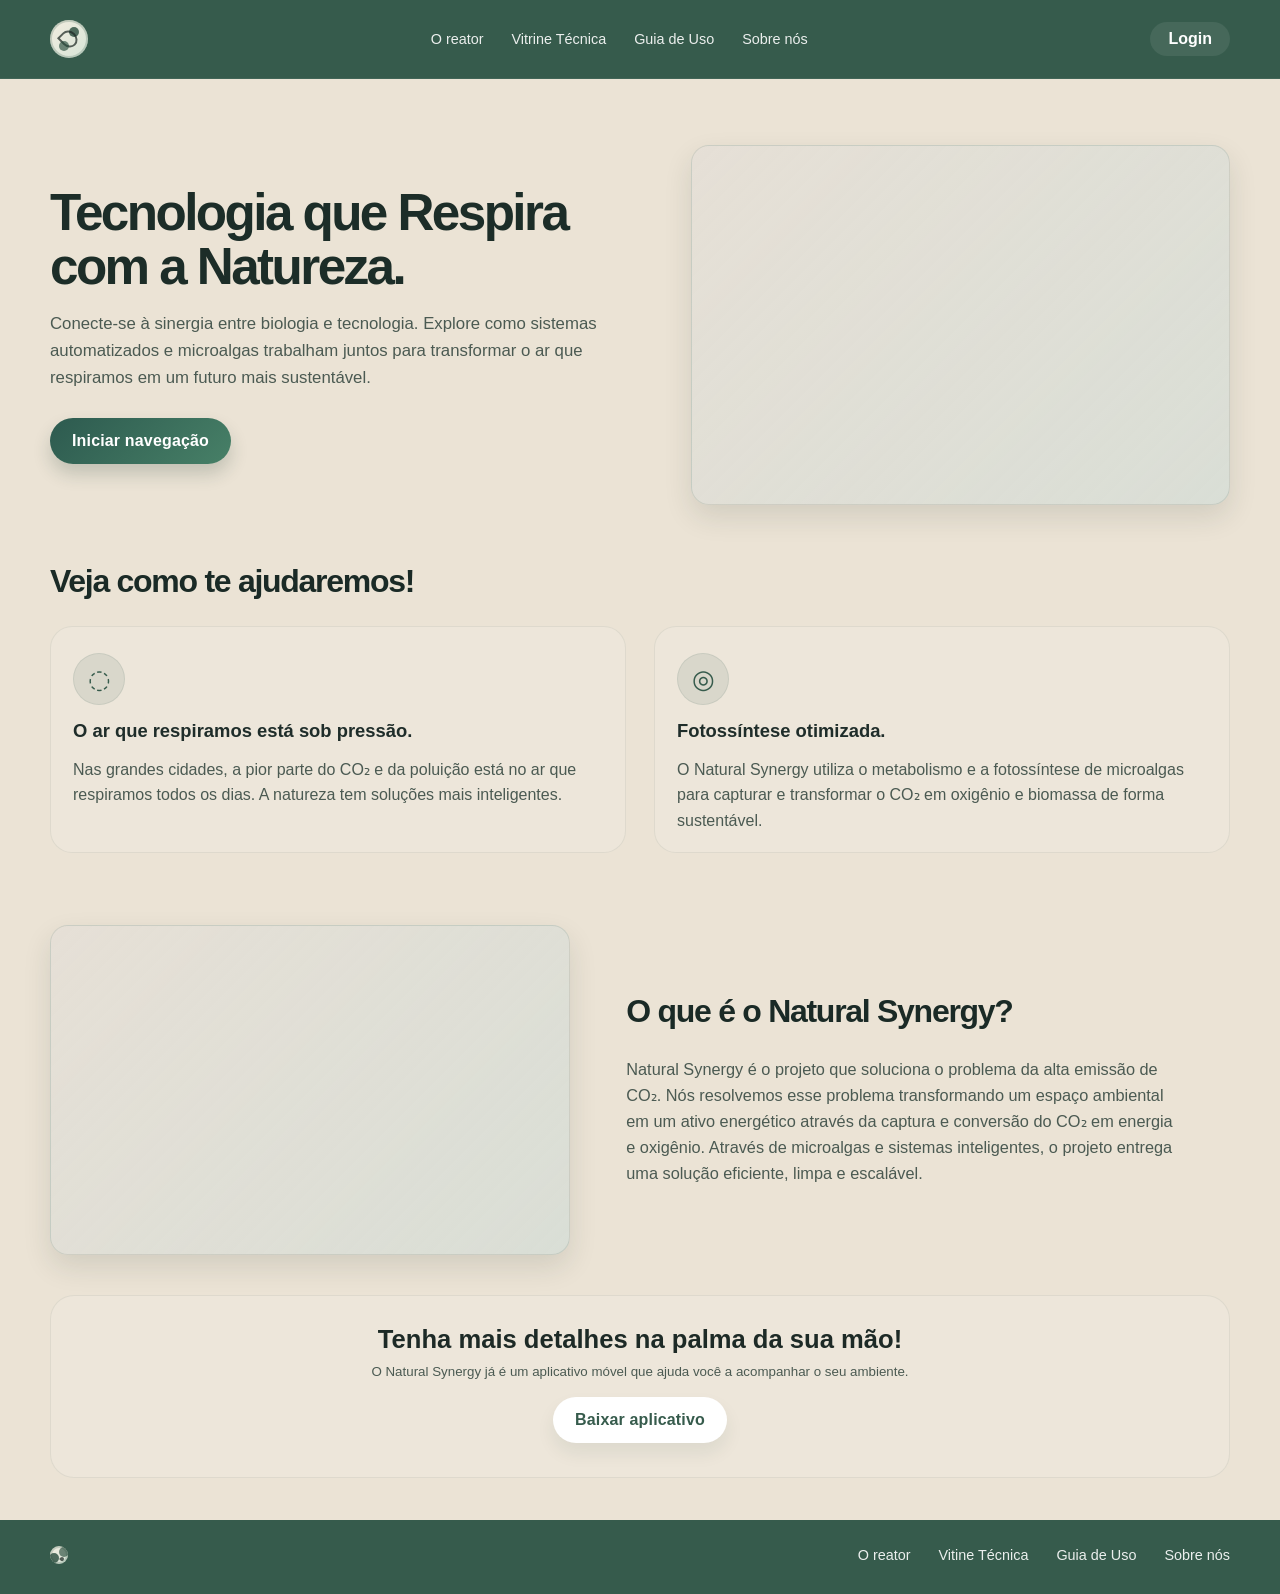
==== index.html @ a49ee5ea "coisas do site" ====
<!DOCTYPE html>
<html lang="pt-BR">
  <head>
    <meta charset="UTF-8" />
    <meta name="viewport" content="width=device-width, initial-scale=1.0" />
    <title>Natural Synergy | Tecnologia Inovadora</title>
    <meta
      name="description"
      content="Natural Synergy é uma tecnologia que respira com a natureza e oferece soluções inovadoras para um futuro mais sustentável."
    />
    <link rel="stylesheet" href="src/css/global.css" />
    <link rel="stylesheet" href="src/css/index.css" />
    <script src="src/js/main.js" defer></script>
  </head>
  <body>
    <header class="site-header">
      <div class="container header-inner">
        <div class="brand" aria-label="Natural Synergy logo">
          <div class="brand-mark">
            <span class="brand-mark-inner"></span>
          </div>
        </div>

        <nav class="main-nav" aria-label="Navegação principal">
          <a href="#">O reator</a>
          <a href="#">Vitrine Técnica</a>
          <a href="#">Guia de Uso</a>
          <a href="#">Sobre nós</a>
        </nav>

        <a href="#" class="header-login">Login</a>
      </div>
    </header>

    <main class="home-page">
      <section class="hero container">
        <div class="hero-copy">
          <h1>
            Tecnologia que Respira<br />
            com a Natureza.
          </h1>

          <p>
            Conecte-se à sinergia entre biologia e tecnologia. Explore como
            sistemas automatizados e microalgas trabalham juntos para transformar
            o ar que respiramos em um futuro mais sustentável.
          </p>

          <a href="#" class="btn btn-primary">Iniciar navegação</a>
        </div>

        <div class="hero-visual" aria-label="Imagem do reator">
          <div class="photo-placeholder hero-photo"></div>
        </div>
      </section>

      <section class="benefits container">
        <h2>Veja como te ajudaremos!</h2>

        <div class="feature-grid">
          <article class="feature-card">
            <div class="icon-wrap">
              <span class="icon">◌</span>
            </div>
            <h3>O ar que respiramos está sob pressão.</h3>
            <p>
              Nas grandes cidades, a pior parte do CO₂ e da poluição está no ar que
              respiramos todos os dias. A natureza tem soluções mais inteligentes.
            </p>
          </article>

          <article class="feature-card">
            <div class="icon-wrap">
              <span class="icon">◎</span>
            </div>
            <h3>Fotossíntese otimizada.</h3>
            <p>
              O Natural Synergy utiliza o metabolismo e a fotossíntese de microalgas
              para capturar e transformar o CO₂ em oxigênio e biomassa de forma
              sustentável.
            </p>
          </article>
        </div>
      </section>

      <section class="about container">
        <div class="about-visual" aria-label="Visual do sistema">
          <div class="photo-placeholder about-photo"></div>
        </div>

        <div class="about-copy">
          <h2>O que é o Natural Synergy?</h2>
          <p>
            Natural Synergy é o projeto que soluciona o problema da alta emissão de
            CO₂. Nós resolvemos esse problema transformando um espaço ambiental em
            um ativo energético através da captura e conversão do CO₂ em energia e
            oxigênio. Através de microalgas e sistemas inteligentes, o projeto
            entrega uma solução eficiente, limpa e escalável.
          </p>
        </div>
      </section>

      <section class="cta container">
        <div class="cta-box">
          <p>Tenha mais detalhes na palma da sua mão!</p>
          <small>O Natural Synergy já é um aplicativo móvel que ajuda você a acompanhar o seu ambiente.</small>
          <a href="#" class="btn btn-secondary">Baixar aplicativo</a>
        </div>
      </section>
    </main>

    <footer class="site-footer">
      <div class="container footer-inner">
        <div class="footer-brand">
          <div class="brand-mark small">
            <span class="brand-mark-inner"></span>
          </div>
        </div>

        <nav class="footer-nav" aria-label="Navegação do rodapé">
          <a href="#">O reator</a>
          <a href="#">Vitine Técnica</a>
          <a href="#">Guia de Uso</a>
          <a href="#">Sobre nós</a>
        </nav>
      </div>
    </footer>
  </body>
</html>
---- src/css/global.css ----
:root {
  --bg-ivory: #ebe3d5;
  --bg-cream: #f5f0e6;
  --panel: #f1e7d8;
  --green-dark: #365b4c;
  --green-strong: #2b4b3c;
  --green-soft: #7aa086;
  --text-dark: #1e2925;
  --text-soft: #4b5a52;
  --line: rgba(62, 76, 70, 0.16);
  --white: #ffffff;
  --shadow-soft: 0 12px 28px rgba(31, 48, 43, 0.12);
}

* {
  box-sizing: border-box;
}

html {
  scroll-behavior: smooth;
}

body {
  margin: 0;
  font-family: "Segoe UI", Tahoma, Geneva, Verdana, sans-serif;
  background: var(--bg-ivory);
  color: var(--text-dark);
}

a {
  color: inherit;
  text-decoration: none;
}

img {
  max-width: 100%;
  display: block;
}

button,
input,
textarea,
select {
  font: inherit;
}

.container {
  width: min(1180px, calc(100% - 48px));
  margin: 0 auto;
}

.site-header {
  background: var(--green-dark);
  border-bottom: 1px solid rgba(255, 255, 255, 0.06);
  position: sticky;
  top: 0;
  z-index: 20;
}

.header-inner {
  display: flex;
  align-items: center;
  justify-content: space-between;
  min-height: 78px;
  gap: 24px;
}

.brand {
  display: flex;
  align-items: center;
  gap: 12px;
}

.brand-mark {
  position: relative;
  width: 38px;
  height: 38px;
  border-radius: 50%;
  background: linear-gradient(135deg, #f2ecdf 0%, #d7e5d8 100%);
  box-shadow: inset 0 0 0 2px rgba(53, 91, 76, 0.22);
  overflow: hidden;
}

.brand-mark::before,
.brand-mark::after {
  content: "";
  position: absolute;
  inset: 7px 9px auto auto;
  width: 10px;
  height: 10px;
  border-radius: 50%;
  background: rgba(40, 75, 60, 0.8);
}

.brand-mark::after {
  inset: auto auto 7px 9px;
  background: rgba(40, 75, 60, 0.64);
}

.brand-mark-inner {
  position: absolute;
  inset: 11px 10px 11px 10px;
  border-radius: 50% 50% 50% 0;
  border: 2px solid rgba(30, 41, 37, 0.72);
  transform: rotate(45deg);
}

.main-nav,
.footer-nav {
  display: flex;
  align-items: center;
  gap: 28px;
}

.main-nav a,
.footer-nav a {
  font-size: 0.9rem;
  color: rgba(255, 255, 255, 0.9);
  transition: opacity 0.2s ease;
}

.main-nav a:hover,
.footer-nav a:hover {
  opacity: 0.8;
}

.header-login {
  color: var(--white);
  font-weight: 600;
  border-radius: 999px;
  padding: 8px 18px;
  background: rgba(255, 255, 255, 0.08);
}

.site-footer {
  background: var(--green-dark);
  color: var(--white);
  padding: 26px 0 30px;
  margin-top: 36px;
}

.footer-inner {
  display: flex;
  align-items: center;
  justify-content: space-between;
  gap: 20px;
}

.brand-mark.small {
  width: 18px;
  height: 18px;
}

.footer-brand {
  display: flex;
  align-items: center;
}

.btn {
  display: inline-flex;
  align-items: center;
  justify-content: center;
  min-height: 46px;
  padding: 0 22px;
  border-radius: 999px;
  font-weight: 700;
  letter-spacing: 0.01em;
  transition: transform 0.2s ease, box-shadow 0.2s ease;
}

.btn:hover {
  transform: translateY(-1px);
}

.btn-primary {
  background: linear-gradient(135deg, #2d5a4f 0%, #478067 100%);
  color: var(--white);
  box-shadow: 0 10px 18px rgba(31, 59, 48, 0.2);
}

.btn-secondary {
  background: var(--white);
  color: var(--green-dark);
  box-shadow: 0 10px 18px rgba(31, 59, 48, 0.08);
}

h1,
h2,
h3,
p {
  margin-top: 0;
}

p {
  line-height: 1.6;
}

@media (max-width: 900px) {
  .header-inner,
  .footer-inner {
    flex-wrap: wrap;
    justify-content: center;
    padding: 16px 0;
  }

  .main-nav,
  .footer-nav {
    flex-wrap: wrap;
    justify-content: center;
  }
}

@media (max-width: 600px) {
  .container {
    width: min(100% - 28px, 100%);
  }

  .main-nav,
  .footer-nav {
    gap: 12px 18px;
  }

  .main-nav a,
  .footer-nav a {
    font-size: 0.8rem;
  }
}
---- src/css/index.css ----
.home-page {
  background: var(--bg-ivory);
  padding: 40px 0 0;
}

.hero {
  display: grid;
  grid-template-columns: 1.1fr 1fr;
  align-items: center;
  gap: 48px;
  padding: 26px 0 32px;
}

.hero-copy h1 {
  font-size: clamp(2.6rem, 4vw, 4.1rem);
  line-height: 1.05;
  margin-bottom: 18px;
  letter-spacing: -0.05em;
  color: #1c2d28;
  font-weight: 800;
}

.hero-copy p {
  max-width: 620px;
  font-size: 1.05rem;
  color: var(--text-soft);
  margin-bottom: 26px;
}

.hero-visual {
  display: flex;
  justify-content: center;
}

.photo-placeholder {
  width: 100%;
  border-radius: 18px;
  background: linear-gradient(135deg, rgba(229, 223, 214, 0.9), rgba(210, 220, 214, 0.7));
  border: 1px solid rgba(43, 75, 60, 0.12);
  box-shadow: var(--shadow-soft);
}

.hero-photo {
  min-height: 360px;
  max-width: 560px;
}

.benefits {
  padding: 26px 0 18px;
}

.benefits h2,
.about-copy h2 {
  font-size: clamp(2rem, 2vw, 2.7rem);
  line-height: 1.15;
  margin-bottom: 26px;
  letter-spacing: -0.04em;
  color: #1a2a26;
}

.feature-grid {
  display: grid;
  grid-template-columns: repeat(2, minmax(0, 1fr));
  gap: 28px;
}

.feature-card {
  display: flex;
  flex-direction: column;
  gap: 14px;
  padding: 26px 22px 18px;
  background: rgba(255, 255, 255, 0.12);
  border-radius: 22px;
  border: 1px solid rgba(41, 68, 57, 0.08);
}

.icon-wrap {
  width: 52px;
  height: 52px;
  display: grid;
  place-items: center;
  border-radius: 50%;
  background: rgba(54, 91, 76, 0.1);
  border: 1px solid rgba(54, 91, 76, 0.1);
}

.icon {
  font-size: 1.6rem;
  color: var(--green-dark);
}

.feature-card h3 {
  font-size: 1.15rem;
  line-height: 1.3;
  color: #1f2d2a;
  margin-bottom: 0;
}

.feature-card p {
  color: var(--text-soft);
  margin-bottom: 0;
}

.about {
  display: grid;
  grid-template-columns: 0.95fr 1.05fr;
  align-items: center;
  gap: 30px;
  padding: 54px 0 28px;
}

.about-photo {
  min-height: 330px;
  max-width: 520px;
}

.about-copy {
  max-width: 560px;
}

.about-copy p {
  font-size: 1.02rem;
  color: var(--text-soft);
  margin-bottom: 0;
}

.cta {
  padding: 12px 0 6px;
}

.cta-box {
  display: flex;
  flex-direction: column;
  align-items: center;
  justify-content: center;
  text-align: center;
  padding: 28px 24px 34px;
  background: rgba(255, 255, 255, 0.12);
  border-radius: 24px;
  border: 1px solid rgba(41, 68, 57, 0.08);
}

.cta-box p {
  font-size: clamp(1.6rem, 2vw, 2.2rem);
  line-height: 1.2;
  margin-bottom: 10px;
  font-weight: 700;
  color: #1d2a26;
}

.cta-box small {
  display: block;
  max-width: 620px;
  margin-bottom: 18px;
  color: var(--text-soft);
}

@media (max-width: 900px) {
  .hero,
  .about,
  .feature-grid {
    grid-template-columns: 1fr;
  }

  .hero {
    gap: 24px;
  }

  .hero-copy {
    text-align: center;
  }

  .hero-copy p {
    margin-left: auto;
    margin-right: auto;
  }

  .about {
    padding-top: 30px;
  }

  .about-copy {
    max-width: 100%;
    text-align: center;
  }
}

@media (max-width: 600px) {
  .home-page {
    padding-top: 20px;
  }

  .hero-copy h1 {
    font-size: 2.45rem;
  }

  .feature-card {
    padding-left: 18px;
    padding-right: 18px;
  }

  .cta-box {
    padding: 22px 18px 26px;
  }
}
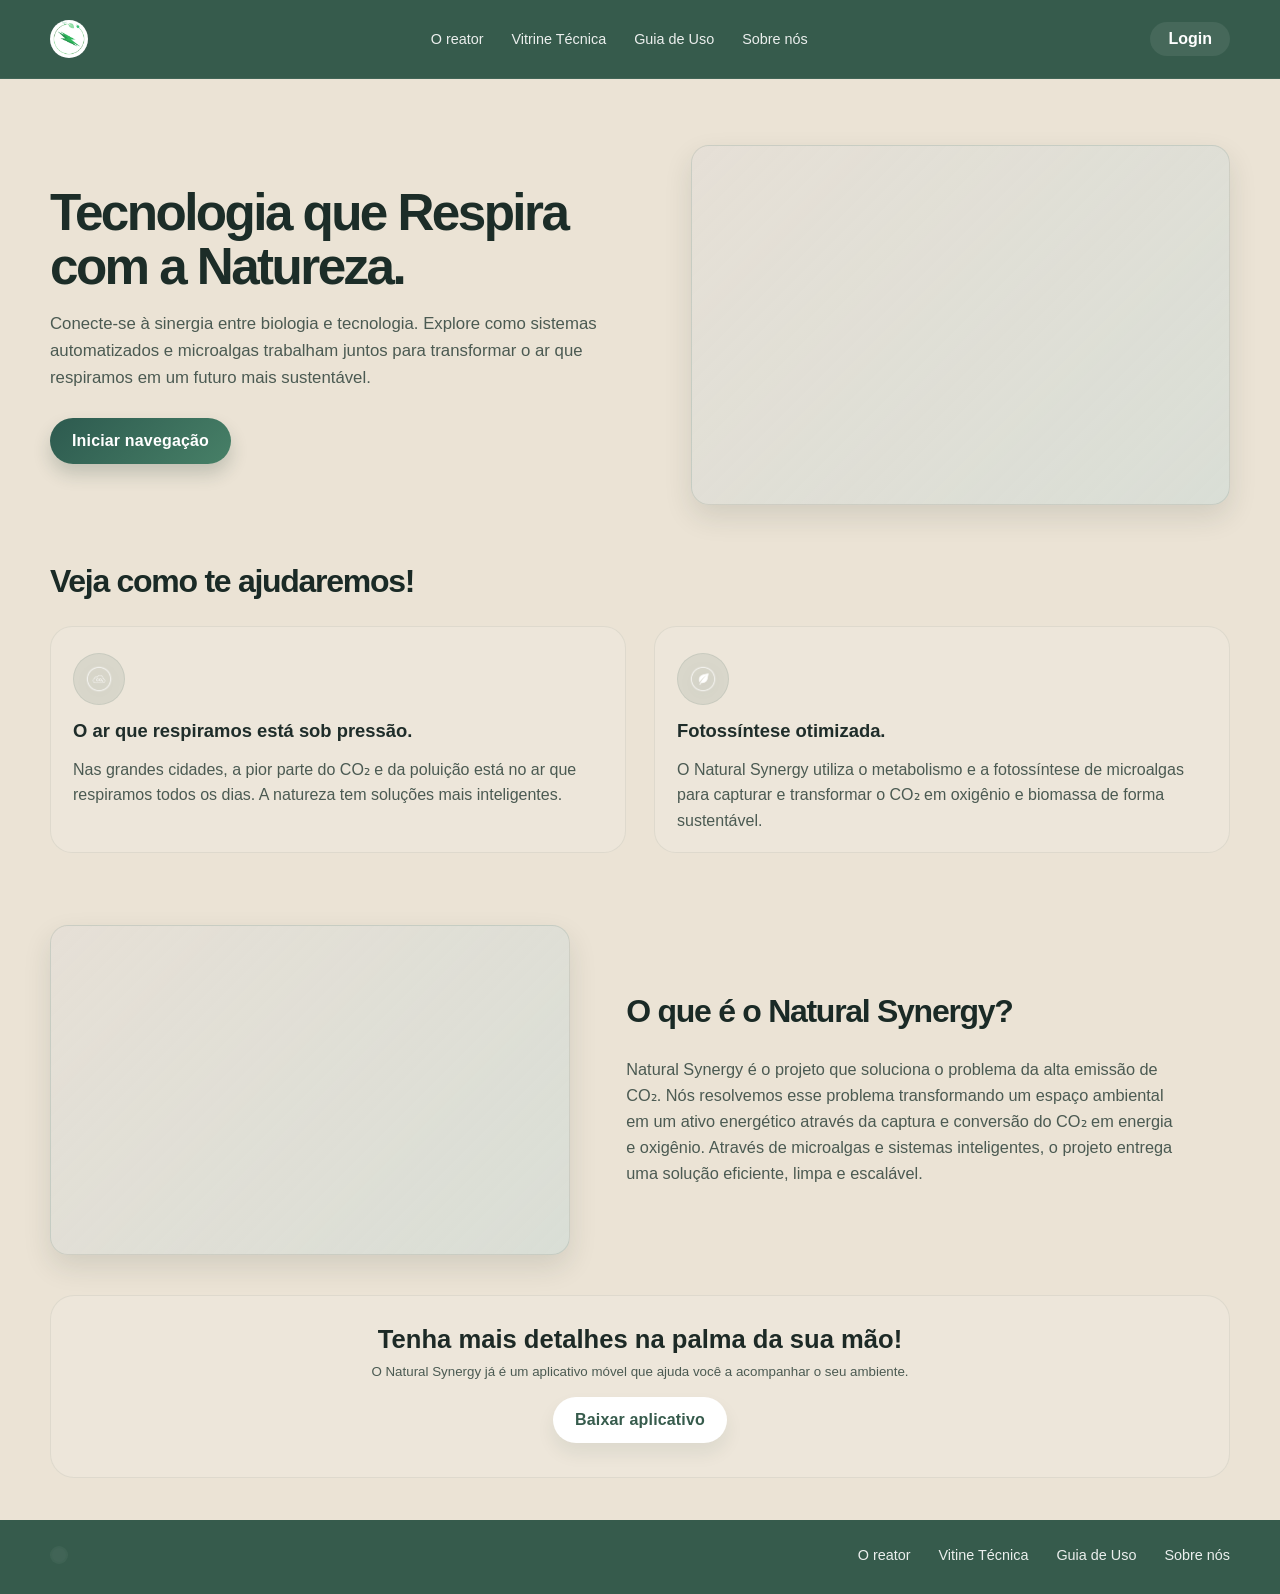
==== commit 9c2a4092: "Bruh, esqueci de reabrir o repositório e vieram me lembrar AGORA, 2H DA MANHÃ" ====
--- a/index.html
+++ b/index.html
@@ -17,7 +17,7 @@
       <div class="container header-inner">
         <div class="brand" aria-label="Natural Synergy logo">
           <div class="brand-mark">
-            <span class="brand-mark-inner"></span>
+            <img class="brand-logo" src="assets/imgs/Logo  Natural Synergy.png" alt="Natural Synergy logo" />
           </div>
         </div>
 
@@ -60,7 +60,7 @@
         <div class="feature-grid">
           <article class="feature-card">
             <div class="icon-wrap">
-              <span class="icon">◌</span>
+              <img class="icon" src="assets/imgs/oAr.png" alt="Ilustração do ar que respiramos" />
             </div>
             <h3>O ar que respiramos está sob pressão.</h3>
             <p>
@@ -71,7 +71,7 @@
 
           <article class="feature-card">
             <div class="icon-wrap">
-              <span class="icon">◎</span>
+              <img class="icon" src="assets/imgs/fotossintese.png" alt="Ilustração da fotossíntese" />
             </div>
             <h3>Fotossíntese otimizada.</h3>
             <p>
--- a/src/css/global.css
+++ b/src/css/global.css
@@ -76,33 +76,18 @@
   width: 38px;
   height: 38px;
   border-radius: 50%;
-  background: linear-gradient(135deg, #f2ecdf 0%, #d7e5d8 100%);
+  background: rgba(255, 255, 255, 0.06);
   box-shadow: inset 0 0 0 2px rgba(53, 91, 76, 0.22);
   overflow: hidden;
-}
-
-.brand-mark::before,
-.brand-mark::after {
-  content: "";
-  position: absolute;
-  inset: 7px 9px auto auto;
-  width: 10px;
-  height: 10px;
-  border-radius: 50%;
-  background: rgba(40, 75, 60, 0.8);
-}
-
-.brand-mark::after {
-  inset: auto auto 7px 9px;
-  background: rgba(40, 75, 60, 0.64);
-}
-
-.brand-mark-inner {
-  position: absolute;
-  inset: 11px 10px 11px 10px;
-  border-radius: 50% 50% 50% 0;
-  border: 2px solid rgba(30, 41, 37, 0.72);
-  transform: rotate(45deg);
+  display: grid;
+  place-items: center;
+}
+
+.brand-logo {
+  width: 100%;
+  height: 100%;
+  object-fit: cover;
+  display: block;
 }
 
 .main-nav,
--- a/src/css/index.css
+++ b/src/css/index.css
@@ -85,8 +85,13 @@
 }
 
 .icon {
-  font-size: 1.6rem;
-  color: var(--green-dark);
+  display: block;
+  width: 100%;
+  height: 100%;
+  object-fit: contain;
+  padding: 10px;
+  box-sizing: border-box;
+  filter: drop-shadow(0 4px 8px rgba(28, 61, 50, 0.12));
 }
 
 .feature-card h3 {
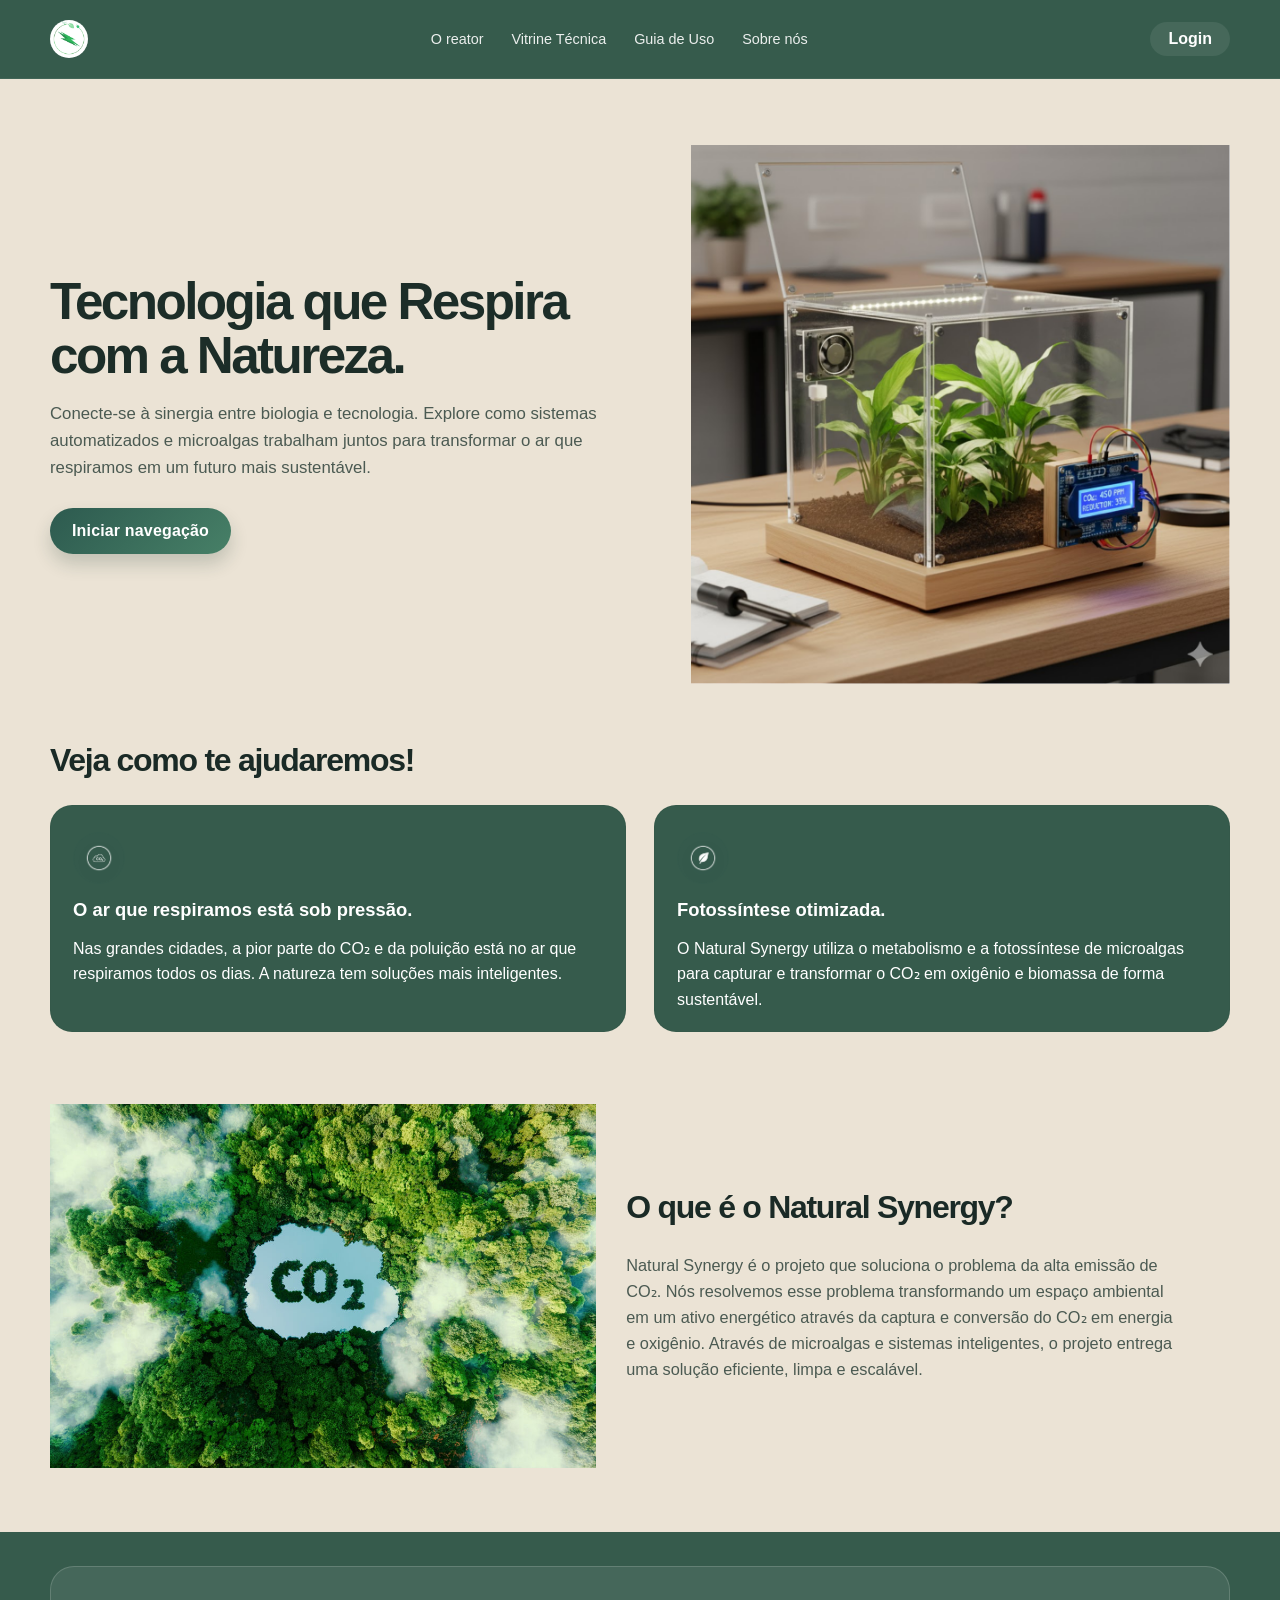
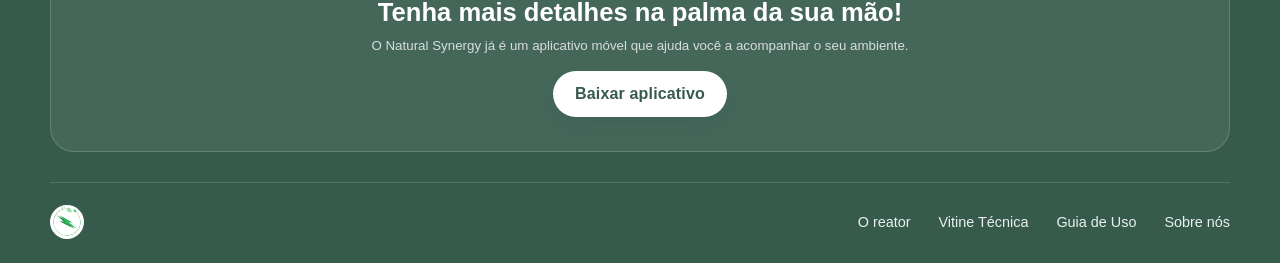
==== commit a907864d: "fui pra rec por excluir o repositório e agora procrastinei até o último momento, lesgoo" ====
--- a/index.html
+++ b/index.html
@@ -8,12 +8,13 @@
       name="description"
       content="Natural Synergy é uma tecnologia que respira com a natureza e oferece soluções inovadoras para um futuro mais sustentável."
     />
+    <link rel="icon" type="image/png" href="assets/imgs/Logo%20%20Natural%20Synergy.png" />
     <link rel="stylesheet" href="src/css/global.css" />
     <link rel="stylesheet" href="src/css/index.css" />
     <script src="src/js/main.js" defer></script>
   </head>
   <body>
-    <header class="site-header">
+    <div class="site-header">
       <div class="container header-inner">
         <div class="brand" aria-label="Natural Synergy logo">
           <div class="brand-mark">
@@ -21,16 +22,16 @@
           </div>
         </div>
 
-        <nav class="main-nav" aria-label="Navegação principal">
-          <a href="#">O reator</a>
-          <a href="#">Vitrine Técnica</a>
-          <a href="#">Guia de Uso</a>
-          <a href="#">Sobre nós</a>
-        </nav>
+        <div class="main-nav">
+          <a href="./src/pages/reator.html">O reator</a>
+          <a href="./src/pages/vitrine.html">Vitrine Técnica</a>
+          <a href="./src/pages/guia.html">Guia de Uso</a>
+          <a href="./src/pages/sobre.html">Sobre nós</a>
+        </div>
 
-        <a href="#" class="header-login">Login</a>
+        <a href="./src/pages/login.html" class="header-login">Login</a>
       </div>
-    </header>
+    </div>
 
     <main class="home-page">
       <section class="hero container">
@@ -46,19 +47,19 @@
             o ar que respiramos em um futuro mais sustentável.
           </p>
 
-          <a href="#" class="btn btn-primary">Iniciar navegação</a>
+          <a href="#benefits" class="btn btn-primary">Iniciar navegação</a>
         </div>
 
-        <div class="hero-visual" aria-label="Imagem do reator">
-          <div class="photo-placeholder hero-photo"></div>
+        <div class="hero-visual">
+          <img src="./assets/imgs/FÍSICO.png" alt="Visual do sistema" />
         </div>
       </section>
 
-      <section class="benefits container">
+      <section id="benefits" class="benefits container">
         <h2>Veja como te ajudaremos!</h2>
 
         <div class="feature-grid">
-          <article class="feature-card">
+          <div class="feature-card">
             <div class="icon-wrap">
               <img class="icon" src="assets/imgs/oAr.png" alt="Ilustração do ar que respiramos" />
             </div>
@@ -67,9 +68,9 @@
               Nas grandes cidades, a pior parte do CO₂ e da poluição está no ar que
               respiramos todos os dias. A natureza tem soluções mais inteligentes.
             </p>
-          </article>
+          </div>
 
-          <article class="feature-card">
+          <div class="feature-card">
             <div class="icon-wrap">
               <img class="icon" src="assets/imgs/fotossintese.png" alt="Ilustração da fotossíntese" />
             </div>
@@ -79,13 +80,13 @@
               para capturar e transformar o CO₂ em oxigênio e biomassa de forma
               sustentável.
             </p>
-          </article>
+          </div>
         </div>
       </section>
 
       <section class="about container">
         <div class="about-visual" aria-label="Visual do sistema">
-          <div class="photo-placeholder about-photo"></div>
+          <img src="./assets/imgs/CO2.png" alt="CO2 no céu" />
         </div>
 
         <div class="about-copy">
@@ -100,29 +101,28 @@
         </div>
       </section>
 
-      <section class="cta container">
+    </main>
+
+    <footer class="site-footer">
+      <div class="cta container">
         <div class="cta-box">
           <p>Tenha mais detalhes na palma da sua mão!</p>
           <small>O Natural Synergy já é um aplicativo móvel que ajuda você a acompanhar o seu ambiente.</small>
           <a href="#" class="btn btn-secondary">Baixar aplicativo</a>
         </div>
-      </section>
-    </main>
+      </div>
 
-    <footer class="site-footer">
       <div class="container footer-inner">
-        <div class="footer-brand">
-          <div class="brand-mark small">
-            <span class="brand-mark-inner"></span>
-          </div>
+        <div class="brand-mark small">
+          <img class="brand-logo" src="assets/imgs/Logo  Natural Synergy.png" alt="Natural Synergy logo" />
         </div>
 
-        <nav class="footer-nav" aria-label="Navegação do rodapé">
-          <a href="#">O reator</a>
-          <a href="#">Vitine Técnica</a>
-          <a href="#">Guia de Uso</a>
-          <a href="#">Sobre nós</a>
-        </nav>
+        <div class="footer-nav">
+          <a href="./src/pages/reator.html">O reator</a>
+          <a href="./src/pages/vitine.html">Vitine Técnica</a>
+          <a href="./src/pages/guia.html">Guia de Uso</a>
+          <a href="./src/pages/sobre.html">Sobre nós</a>
+        </div>
       </div>
     </footer>
   </body>
--- a/src/css/global.css
+++ b/src/css/global.css
@@ -120,7 +120,7 @@
 .site-footer {
   background: var(--green-dark);
   color: var(--white);
-  padding: 26px 0 30px;
+  padding: 34px 0 24px;
   margin-top: 36px;
 }
 
@@ -129,16 +129,13 @@
   align-items: center;
   justify-content: space-between;
   gap: 20px;
+  padding-top: 22px;
+  border-top: 1px solid rgba(255, 255, 255, 0.14);
 }
 
 .brand-mark.small {
-  width: 18px;
-  height: 18px;
-}
-
-.footer-brand {
-  display: flex;
-  align-items: center;
+  width: 34px;
+  height: 34px;
 }
 
 .btn {
--- a/src/css/index.css
+++ b/src/css/index.css
@@ -69,7 +69,7 @@
   flex-direction: column;
   gap: 14px;
   padding: 26px 22px 18px;
-  background: rgba(255, 255, 255, 0.12);
+  background: var(--green-dark);
   border-radius: 22px;
   border: 1px solid rgba(41, 68, 57, 0.08);
 }
@@ -97,12 +97,12 @@
 .feature-card h3 {
   font-size: 1.15rem;
   line-height: 1.3;
-  color: #1f2d2a;
+  color: var(--white);
   margin-bottom: 0;
 }
 
 .feature-card p {
-  color: var(--text-soft);
+  color: var(--white);
   margin-bottom: 0;
 }
 
@@ -130,7 +130,7 @@
 }
 
 .cta {
-  padding: 12px 0 6px;
+  padding: 0 0 30px;
 }
 
 .cta-box {
@@ -139,10 +139,10 @@
   align-items: center;
   justify-content: center;
   text-align: center;
-  padding: 28px 24px 34px;
-  background: rgba(255, 255, 255, 0.12);
+  padding: 30px 24px 34px;
+  background: rgba(255, 255, 255, 0.08);
   border-radius: 24px;
-  border: 1px solid rgba(41, 68, 57, 0.08);
+  border: 1px solid rgba(255, 255, 255, 0.16);
 }
 
 .cta-box p {
@@ -150,14 +150,14 @@
   line-height: 1.2;
   margin-bottom: 10px;
   font-weight: 700;
-  color: #1d2a26;
+  color: var(--white);
 }
 
 .cta-box small {
   display: block;
   max-width: 620px;
   margin-bottom: 18px;
-  color: var(--text-soft);
+  color: rgba(255, 255, 255, 0.78);
 }
 
 @media (max-width: 900px) {
